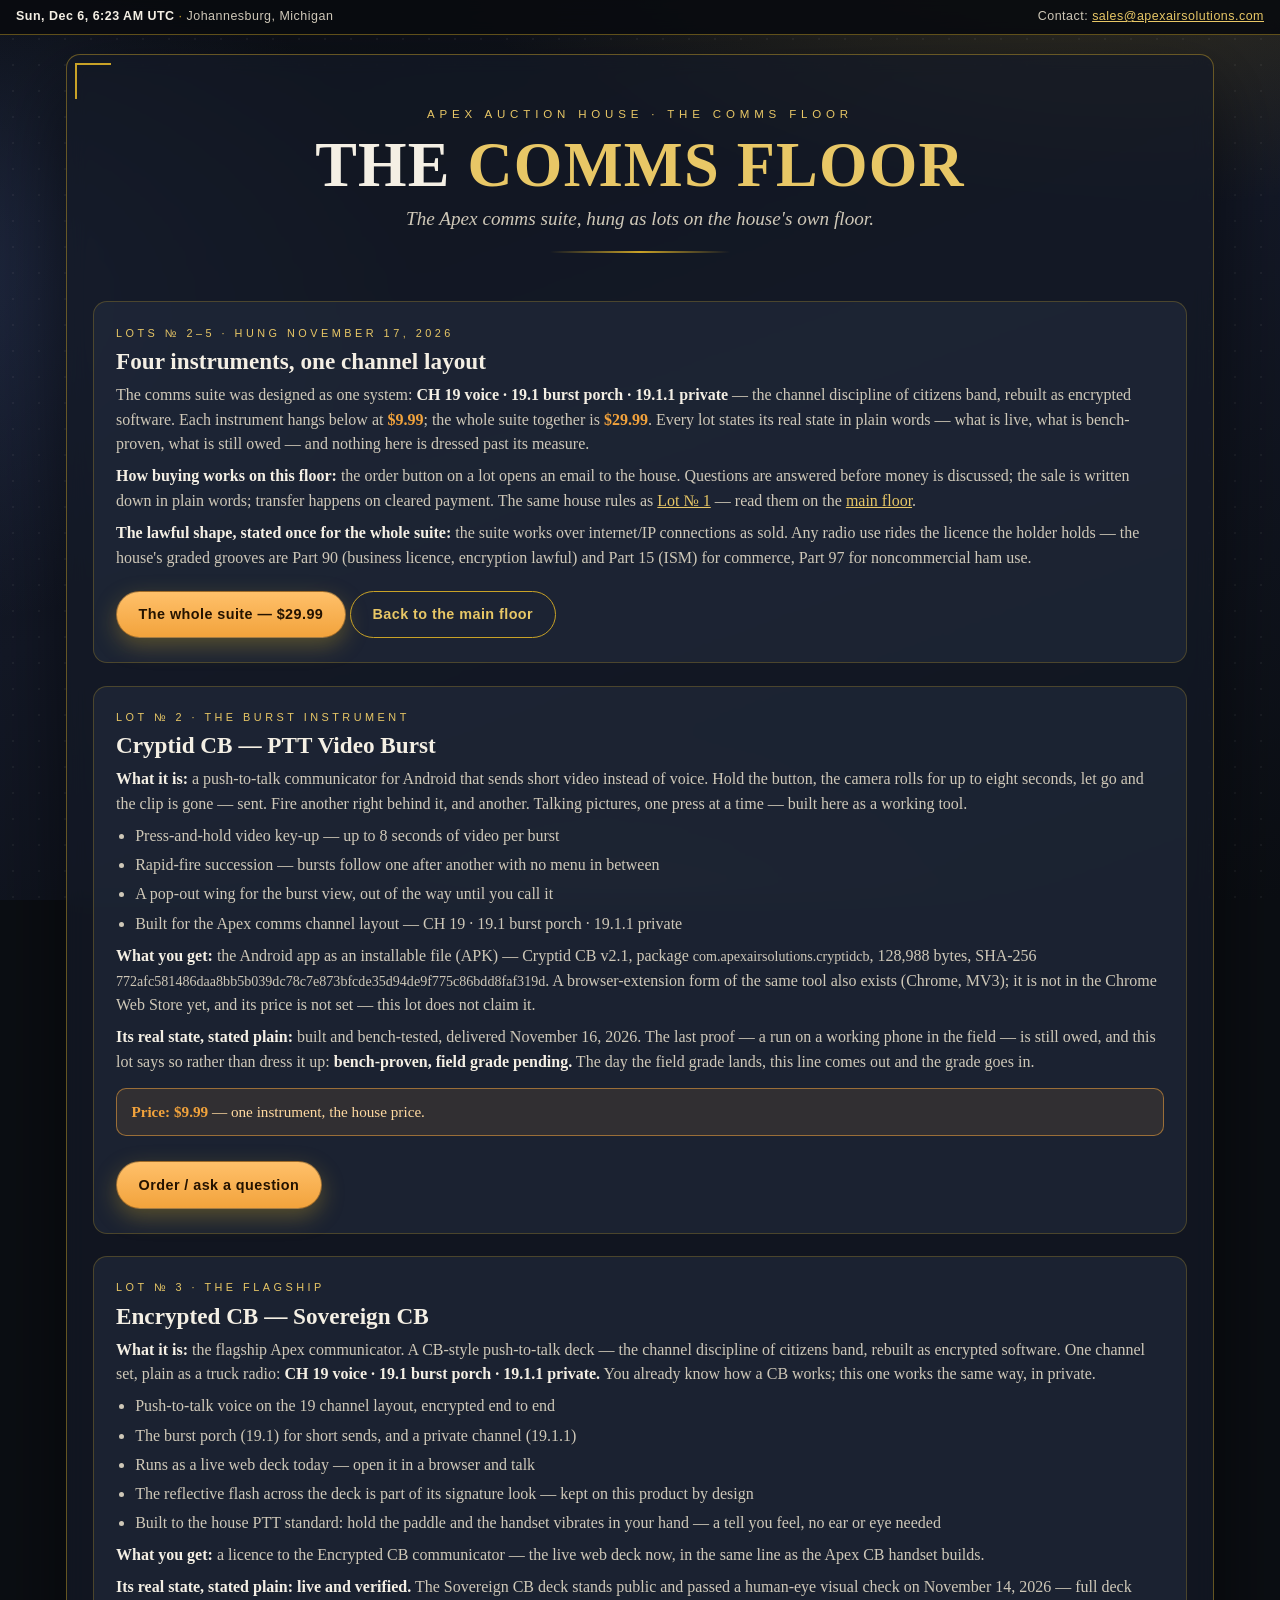
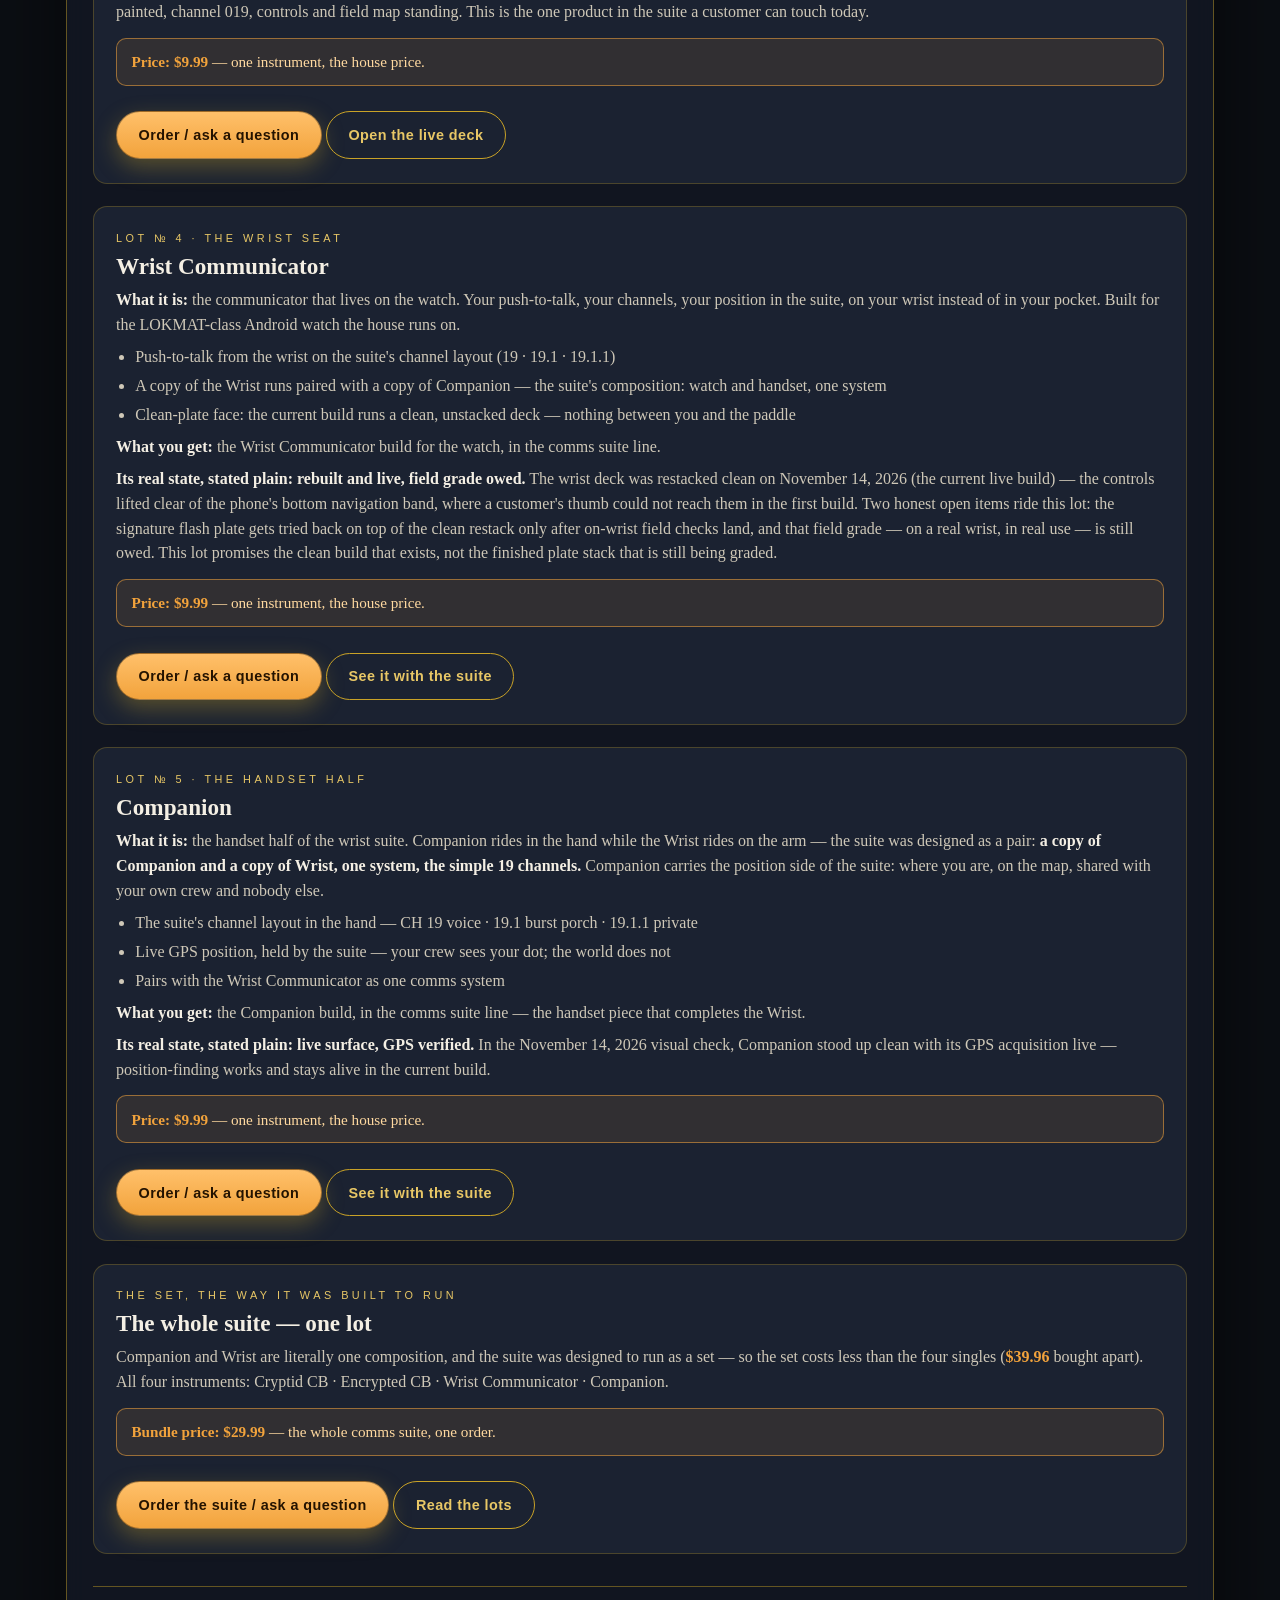
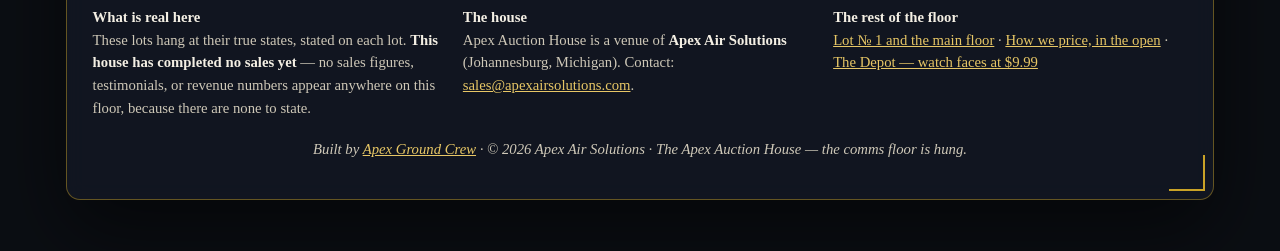
==== comms.html @ 1ab838fd "Hang the comms floor: Lots 2-5 (comms suite) + bundle - comms.html: the comms floor - Cryptid CB, En" ====
<!DOCTYPE html>
<html lang="en">
<head>
<meta charset="UTF-8">
<meta name="viewport" content="width=device-width, initial-scale=1.0">
<title>The Comms Floor — Apex Auction House | Apex Air Solutions</title>
<meta name="description" content="The comms floor of the Apex Auction House: the Apex comms suite on the lot board — Cryptid CB, Encrypted CB (Sovereign CB), Wrist Communicator and Companion. $9.99 each, the suite $29.99. Channel layout CH 19 · 19.1 · 19.1.1.">
<meta property="og:title" content="The Comms Floor — Apex Auction House">
<meta property="og:description" content="The Apex comms suite, sold on the house's own floor: four instruments at $9.99 each, the whole suite at $29.99. Every lot at its true state, stated plain.">
<meta property="og:type" content="website">
<link rel="canonical" href="https://apex74-create.github.io/apex-auction-house/comms.html">
<link rel="stylesheet" href="style.css">
<script type="application/ld+json">
{"@context":"https://schema.org","@type":"Organization","name":"Apex Air Solutions","url":"https://apex-airsolutions.com","brand":[{"@type":"Brand","name":"Apex Auction House"},{"@type":"Brand","name":"Apex Ground Crew"}]}
</script>
</head>
<body>
<div class="hero-ground"></div>

<div class="strip" role="note">
  <span><b id="clock">—</b> <span class="dot">·</span> Johannesburg, Michigan</span>
  <span>Contact: <a href="mailto:sales@apexairsolutions.com">sales@apexairsolutions.com</a></span>
</div>

<div class="sheet">
<div class="frame">

  <header class="masthead">
    <div class="over">Apex Auction House · the comms floor</div>
    <h1>THE <span class="gold">COMMS FLOOR</span></h1>
    <p class="tag">The Apex comms suite, hung as lots on the house's own floor.</p>
    <div class="rule"></div>
  </header>

  <!-- ============ THE FLOOR, STATED PLAIN ============ -->
  <section class="panel">
    <div class="kicker">Lots № 2–5 · hung November 17, 2026</div>
    <h2>Four instruments, one channel layout</h2>
    <p>The comms suite was designed as one system: <b>CH 19 voice · 19.1 burst porch ·
    19.1.1 private</b> — the channel discipline of citizens band, rebuilt as encrypted
    software. Each instrument hangs below at <span class="money">$9.99</span>; the whole
    suite together is <span class="money">$29.99</span>. Every lot states its real state
    in plain words — what is live, what is bench-proven, what is still owed — and nothing
    here is dressed past its measure.</p>
    <p><b>How buying works on this floor:</b> the order button on a lot opens an email to
    the house. Questions are answered before money is discussed; the sale is written down
    in plain words; transfer happens on cleared payment. The same house rules as
    <a href="index.html#current-drop">Lot № 1</a> — read them on the
    <a href="index.html">main floor</a>.</p>
    <p><b>The lawful shape, stated once for the whole suite:</b> the suite works over
    internet/IP connections as sold. Any radio use rides the licence the holder holds —
    the house's graded grooves are Part 90 (business licence, encryption lawful) and
    Part 15 (ISM) for commerce, Part 97 for noncommercial ham use.</p>
    <a class="btn amber" href="#bundle">The whole suite — $29.99</a>
    <a class="btn ghost" href="index.html">Back to the main floor</a>
  </section>

  <!-- ============ LOT 2 — CRYPTID CB ============ -->
  <section class="panel" id="lot-2">
    <div class="kicker">Lot № 2 · the burst instrument</div>
    <h2>Cryptid CB — PTT Video Burst</h2>
    <p><b>What it is:</b> a push-to-talk communicator for Android that sends short video
    instead of voice. Hold the button, the camera rolls for up to eight seconds, let go
    and the clip is gone — sent. Fire another right behind it, and another. Talking
    pictures, one press at a time — built here as a working tool.</p>
    <ul>
      <li>Press-and-hold video key-up — up to 8 seconds of video per burst</li>
      <li>Rapid-fire succession — bursts follow one after another with no menu in between</li>
      <li>A pop-out wing for the burst view, out of the way until you call it</li>
      <li>Built for the Apex comms channel layout — CH 19 · 19.1 burst porch · 19.1.1 private</li>
    </ul>
    <p><b>What you get:</b> the Android app as an installable file (APK) — Cryptid CB v2.1,
    package <span class="small">com.apexairsolutions.cryptidcb</span>, 128,988 bytes,
    SHA-256 <span class="small">772afc581486daa8bb5b039dc78c7e873bfcde35d94de9f775c86bdd8faf319d</span>.
    A browser-extension form of the same tool also exists (Chrome, MV3); it is not in the
    Chrome Web Store yet, and its price is not set — this lot does not claim it.</p>
    <p><b>Its real state, stated plain:</b> built and bench-tested, delivered November 16,
    2026. The last proof — a run on a working phone in the field — is still owed, and this
    lot says so rather than dress it up: <b>bench-proven, field grade pending.</b> The day
    the field grade lands, this line comes out and the grade goes in.</p>
    <div class="money-note"><b>Price: <span class="money">$9.99</span></b> — one instrument, the house price.</div>
    <a class="btn amber" href="mailto:sales@apexairsolutions.com?subject=Lot%20%E2%84%96%202%20%E2%80%94%20Cryptid%20CB%20%E2%80%94%20order%20%2F%20question">Order / ask a question</a>
  </section>

  <!-- ============ LOT 3 — ENCRYPTED CB ============ -->
  <section class="panel" id="lot-3">
    <div class="kicker">Lot № 3 · the flagship</div>
    <h2>Encrypted CB — Sovereign CB</h2>
    <p><b>What it is:</b> the flagship Apex communicator. A CB-style push-to-talk deck —
    the channel discipline of citizens band, rebuilt as encrypted software. One channel
    set, plain as a truck radio: <b>CH 19 voice · 19.1 burst porch · 19.1.1 private.</b>
    You already know how a CB works; this one works the same way, in private.</p>
    <ul>
      <li>Push-to-talk voice on the 19 channel layout, encrypted end to end</li>
      <li>The burst porch (19.1) for short sends, and a private channel (19.1.1)</li>
      <li>Runs as a live web deck today — open it in a browser and talk</li>
      <li>The reflective flash across the deck is part of its signature look — kept on this product by design</li>
      <li>Built to the house PTT standard: hold the paddle and the handset vibrates in your hand — a tell you feel, no ear or eye needed</li>
    </ul>
    <p><b>What you get:</b> a licence to the Encrypted CB communicator — the live web deck
    now, in the same line as the Apex CB handset builds.</p>
    <p><b>Its real state, stated plain:</b> <b>live and verified.</b> The Sovereign CB deck
    stands public and passed a human-eye visual check on November 14, 2026 — full deck
    painted, channel 019, controls and field map standing. This is the one product in the
    suite a customer can touch today.</p>
    <div class="money-note"><b>Price: <span class="money">$9.99</span></b> — one instrument, the house price.</div>
    <a class="btn amber" href="mailto:sales@apexairsolutions.com?subject=Lot%20%E2%84%96%203%20%E2%80%94%20Encrypted%20CB%20%E2%80%94%20order%20%2F%20question">Order / ask a question</a>
    <a class="btn ghost" href="https://encryptedcb.com/">Open the live deck</a>
  </section>

  <!-- ============ LOT 4 — WRIST COMMUNICATOR ============ -->
  <section class="panel" id="lot-4">
    <div class="kicker">Lot № 4 · the wrist seat</div>
    <h2>Wrist Communicator</h2>
    <p><b>What it is:</b> the communicator that lives on the watch. Your push-to-talk, your
    channels, your position in the suite, on your wrist instead of in your pocket. Built
    for the LOKMAT-class Android watch the house runs on.</p>
    <ul>
      <li>Push-to-talk from the wrist on the suite's channel layout (19 · 19.1 · 19.1.1)</li>
      <li>A copy of the Wrist runs paired with a copy of Companion — the suite's composition: watch and handset, one system</li>
      <li>Clean-plate face: the current build runs a clean, unstacked deck — nothing between you and the paddle</li>
    </ul>
    <p><b>What you get:</b> the Wrist Communicator build for the watch, in the comms suite line.</p>
    <p><b>Its real state, stated plain:</b> <b>rebuilt and live, field grade owed.</b> The
    wrist deck was restacked clean on November 14, 2026 (the current live build) — the
    controls lifted clear of the phone's bottom navigation band, where a customer's thumb
    could not reach them in the first build. Two honest open items ride this lot: the
    signature flash plate gets tried back on top of the clean restack only after on-wrist
    field checks land, and that field grade — on a real wrist, in real use — is still owed.
    This lot promises the clean build that exists, not the finished plate stack that is
    still being graded.</p>
    <div class="money-note"><b>Price: <span class="money">$9.99</span></b> — one instrument, the house price.</div>
    <a class="btn amber" href="mailto:sales@apexairsolutions.com?subject=Lot%20%E2%84%96%204%20%E2%80%94%20Wrist%20Communicator%20%E2%80%94%20order%20%2F%20question">Order / ask a question</a>
    <a class="btn ghost" href="https://encryptedcb.com/">See it with the suite</a>
  </section>

  <!-- ============ LOT 5 — COMPANION ============ -->
  <section class="panel" id="lot-5">
    <div class="kicker">Lot № 5 · the handset half</div>
    <h2>Companion</h2>
    <p><b>What it is:</b> the handset half of the wrist suite. Companion rides in the hand
    while the Wrist rides on the arm — the suite was designed as a pair: <b>a copy of
    Companion and a copy of Wrist, one system, the simple 19 channels.</b> Companion
    carries the position side of the suite: where you are, on the map, shared with your
    own crew and nobody else.</p>
    <ul>
      <li>The suite's channel layout in the hand — CH 19 voice · 19.1 burst porch · 19.1.1 private</li>
      <li>Live GPS position, held by the suite — your crew sees your dot; the world does not</li>
      <li>Pairs with the Wrist Communicator as one comms system</li>
    </ul>
    <p><b>What you get:</b> the Companion build, in the comms suite line — the handset piece
    that completes the Wrist.</p>
    <p><b>Its real state, stated plain:</b> <b>live surface, GPS verified.</b> In the
    November 14, 2026 visual check, Companion stood up clean with its GPS acquisition
    live — position-finding works and stays alive in the current build.</p>
    <div class="money-note"><b>Price: <span class="money">$9.99</span></b> — one instrument, the house price.</div>
    <a class="btn amber" href="mailto:sales@apexairsolutions.com?subject=Lot%20%E2%84%96%205%20%E2%80%94%20Companion%20%E2%80%94%20order%20%2F%20question">Order / ask a question</a>
    <a class="btn ghost" href="https://encryptedcb.com/">See it with the suite</a>
  </section>

  <!-- ============ THE BUNDLE ============ -->
  <section class="panel" id="bundle">
    <div class="kicker">The set, the way it was built to run</div>
    <h2>The whole suite — one lot</h2>
    <p>Companion and Wrist are literally one composition, and the suite was designed to
    run as a set — so the set costs less than the four singles
    (<span class="money">$39.96</span> bought apart). All four instruments:
    Cryptid CB · Encrypted CB · Wrist Communicator · Companion.</p>
    <div class="money-note"><b>Bundle price: <span class="money">$29.99</span></b> — the whole comms suite, one order.</div>
    <a class="btn amber" href="mailto:sales@apexairsolutions.com?subject=The%20Comms%20Suite%20%E2%80%94%20bundle%20order%20%2F%20question">Order the suite / ask a question</a>
    <a class="btn ghost" href="#lot-2">Read the lots</a>
  </section>

  <!-- ============ FOOTER ============ -->
  <footer>
    <div class="cols">
      <div>
        <b>What is real here</b>
        <p>These lots hang at their true states, stated on each lot. <b>This house has
        completed no sales yet</b> — no sales figures, testimonials, or revenue numbers
        appear anywhere on this floor, because there are none to state.</p>
      </div>
      <div>
        <b>The house</b>
        <p>Apex Auction House is a venue of <b>Apex Air Solutions</b> (Johannesburg,
        Michigan). Contact:
        <a href="mailto:sales@apexairsolutions.com">sales@apexairsolutions.com</a>.</p>
      </div>
      <div>
        <b>The rest of the floor</b>
        <p><a href="index.html">Lot № 1 and the main floor</a> ·
        <a href="rubric.html">How we price, in the open</a> ·
        <a href="https://tinyradr.com/depot">The Depot — watch faces at $9.99</a></p>
      </div>
    </div>
    <p class="credit">Built by <a href="https://apexgroundcrew.com/">Apex Ground Crew</a> · © 2026 Apex Air Solutions · The Apex Auction House — the comms floor is hung.</p>
  </footer>

</div>
</div>

<script src="site.js"></script>
</body>
</html>
---- style.css ----
/* APEX AUCTION HOUSE — flavor map surface.
   Glass House style: hero ground, framed glass sheet, sliding glass panels,
   tile-grid lot board, detail work around the frame.
   Livery: deep ink, ivory, auction gold. Money wears AMBER (the Amber Law).
   Red is never used on money — or anywhere on this floor. */

:root{
  --ink:#0b0e13;
  --ink2:#12161f;
  --ivory:#f4efe4;
  --ivory-dim:#cfc8b8;
  --gold:#c9a227;
  --gold-bright:#e8c766;
  --amber:#f2a33c;          /* money color — calm, by law */
  --amber-soft:#ffd9a0;
  --glass:rgba(20,26,38,.72);
  --glass-light:rgba(38,46,64,.55);
  --line:rgba(201,162,39,.45);
  --ok:#7fc97f;
  --radius:14px;
}

*{box-sizing:border-box;margin:0;padding:0}
html{scroll-behavior:smooth}
body{
  background:var(--ink);
  color:var(--ivory);
  font-family:Georgia,'Times New Roman',serif;
  line-height:1.55;
  -webkit-text-size-adjust:100%;
}
a{color:var(--gold-bright)}
img{max-width:100%}

/* ---------- hero ground ---------- */
.hero-ground{
  position:fixed;inset:0;z-index:-2;
  background:
    radial-gradient(1100px 500px at 85% -10%, rgba(201,162,39,.22), transparent 60%),
    radial-gradient(900px 600px at -10% 30%, rgba(64,84,140,.35), transparent 60%),
    radial-gradient(700px 500px at 50% 115%, rgba(201,162,39,.12), transparent 60%),
    linear-gradient(160deg,#0b0e13 0%,#131826 48%,#0b0e13 100%);
}
.hero-ground::after{
  content:"";position:absolute;inset:0;
  background-image:radial-gradient(rgba(244,239,228,.055) 1px, transparent 1px);
  background-size:26px 26px;
}

/* ---------- weather strip ---------- */
.strip{
  position:sticky;top:0;z-index:50;
  display:flex;gap:1rem;align-items:center;justify-content:space-between;
  padding:.45rem 1rem;
  background:rgba(9,11,16,.92);
  border-bottom:1px solid var(--line);
  font-family:Verdana,Geneva,sans-serif;font-size:.78rem;letter-spacing:.04em;
  color:var(--ivory-dim);
  backdrop-filter:blur(8px);
}
.strip b{color:var(--ivory);font-weight:600}
.strip .dot{color:var(--gold)}

/* ---------- framed sheet ---------- */
.sheet{
  max-width:1180px;margin:1.2rem auto 0;padding:0 1rem 3.2rem;
}
.frame{
  position:relative;
  background:var(--glass);
  border:1px solid var(--line);
  border-radius:var(--radius);
  padding:2rem 1.6rem 2.4rem;
  backdrop-filter:blur(10px);
  box-shadow:0 30px 80px rgba(0,0,0,.55);
}
.frame::before,.frame::after{
  content:"";position:absolute;width:34px;height:34px;pointer-events:none;
}
.frame::before{top:8px;left:8px;border-top:2px solid var(--gold);border-left:2px solid var(--gold)}
.frame::after{bottom:8px;right:8px;border-bottom:2px solid var(--gold);border-right:2px solid var(--gold)}

/* ---------- masthead ---------- */
.masthead{text-align:center;padding:1.2rem .5rem 1.6rem}
.masthead .over{
  font-family:Verdana,Geneva,sans-serif;font-size:.72rem;letter-spacing:.42em;
  text-transform:uppercase;color:var(--gold-bright);
}
.masthead h1{
  font-size:clamp(2.1rem,6.2vw,3.9rem);line-height:1.05;font-weight:700;
  letter-spacing:.02em;margin:.5rem 0 .4rem;
}
.masthead h1 .gold{color:var(--gold-bright)}
.masthead .tag{
  font-style:italic;color:var(--ivory-dim);font-size:clamp(1rem,2.4vw,1.2rem);
}
.masthead .rule{
  width:180px;height:2px;margin:1.1rem auto 0;
  background:linear-gradient(90deg,transparent,var(--gold),transparent);
}

/* ---------- panels ---------- */
.panel{
  background:var(--glass-light);
  border:1px solid rgba(201,162,39,.28);
  border-radius:var(--radius);
  padding:1.4rem 1.4rem 1.5rem;
  margin-top:1.4rem;
}
.panel h2{
  font-size:1.45rem;line-height:1.2;margin-bottom:.35rem;font-weight:700;
}
.panel h3{font-size:1.08rem;margin:.9rem 0 .3rem}
.panel p{color:var(--ivory-dim);margin:.45rem 0}
.panel p b,.panel li b{color:var(--ivory)}
.panel ul{margin:.4rem 0 .4rem 1.2rem;color:var(--ivory-dim)}
.panel li{margin:.28rem 0}
.kicker{
  font-family:Verdana,Geneva,sans-serif;font-size:.68rem;letter-spacing:.32em;
  text-transform:uppercase;color:var(--gold-bright);margin-bottom:.4rem;
}

/* sliding glass rail */
.rail{
  display:flex;gap:1rem;overflow-x:auto;padding:.4rem .1rem 1rem;
  scroll-snap-type:x mandatory;-webkit-overflow-scrolling:touch;
}
.rail .panel{flex:0 0 min(430px,88%);scroll-snap-align:start;margin-top:.6rem}

/* ---------- money (AMBER LAW) ---------- */
.money{
  color:var(--amber);font-weight:700;
}
.money-note{
  border:1px solid rgba(242,163,60,.55);
  background:rgba(242,163,60,.10);
  border-radius:10px;padding:.7rem .9rem;margin:.8rem 0;
  color:var(--amber-soft);font-size:.95rem;
}
.money-note b{color:var(--amber)}

/* ---------- buttons ---------- */
.btn{
  display:inline-block;margin-top:.8rem;
  padding:.72rem 1.35rem;border-radius:999px;
  background:linear-gradient(180deg,var(--gold-bright),var(--gold));
  color:#181205;font-family:Verdana,Geneva,sans-serif;font-weight:700;
  font-size:.9rem;letter-spacing:.03em;text-decoration:none;
  border:1px solid rgba(0,0,0,.35);
  box-shadow:0 8px 22px rgba(201,162,39,.35);
}
.btn.ghost{
  background:transparent;color:var(--gold-bright);
  border:1px solid var(--gold);box-shadow:none;
}
.btn.amber{
  background:linear-gradient(180deg,#ffc06a,var(--amber));color:#241300;
}

/* ---------- lot board ---------- */
.board{
  display:grid;gap:1rem;margin-top:1rem;
  grid-template-columns:repeat(auto-fill,minmax(240px,1fr));
}
.lot{
  border:1px solid rgba(201,162,39,.30);border-radius:12px;
  background:rgba(13,17,25,.66);padding:1.1rem 1.1rem 1.2rem;
  display:flex;flex-direction:column;gap:.35rem;min-height:210px;
}
.lot .lotno{
  font-family:Verdana,Geneva,sans-serif;font-size:.66rem;letter-spacing:.3em;
  text-transform:uppercase;color:var(--gold-bright);
}
.lot h3{font-size:1.12rem;line-height:1.25}
.lot p{color:var(--ivory-dim);font-size:.93rem}
.lot .grow{flex:1}
.lot.empty{border-style:dashed;align-items:flex-start;justify-content:center}
.lot.empty h3{color:var(--ivory-dim)}
.badge{
  display:inline-block;padding:.14rem .55rem;border-radius:999px;
  font-family:Verdana,Geneva,sans-serif;font-size:.66rem;letter-spacing:.12em;
  text-transform:uppercase;border:1px solid var(--gold);color:var(--gold-bright);
  width:max-content;
}
.badge.live{border-color:var(--ok);color:var(--ok)}

/* ---------- gates hall ---------- */
.gates{
  display:grid;gap:1rem;margin-top:1rem;
  grid-template-columns:repeat(auto-fill,minmax(230px,1fr));
}
.gate{
  border:1px solid rgba(201,162,39,.30);border-radius:12px;
  background:rgba(13,17,25,.66);padding:1rem 1.1rem 1.1rem;
  text-decoration:none;display:block;
}
.gate:hover{border-color:var(--gold-bright)}
.gate .gname{color:var(--ivory);font-size:1.05rem;font-weight:700}
.gate .gline{color:var(--ivory-dim);font-size:.9rem;margin-top:.25rem}
.gate .ggo{color:var(--gold-bright);font-family:Verdana,Geneva,sans-serif;
  font-size:.72rem;letter-spacing:.18em;text-transform:uppercase;margin-top:.55rem}

/* ---------- footer ---------- */
footer{
  margin-top:2rem;border-top:1px solid var(--line);padding-top:1.2rem;
  color:var(--ivory-dim);font-size:.92rem;
}
footer .cols{display:grid;gap:1rem;grid-template-columns:repeat(auto-fit,minmax(230px,1fr))}
footer b{color:var(--ivory)}
.credit{
  margin-top:1.1rem;text-align:center;font-style:italic;color:var(--ivory-dim);
}
.credit a{color:var(--gold-bright)}

/* ---------- rubric page ---------- */
table.factors{width:100%;border-collapse:collapse;margin:.8rem 0}
table.factors th,table.factors td{
  border:1px solid rgba(201,162,39,.28);padding:.55rem .7rem;text-align:left;
  vertical-align:top;font-size:.95rem;
}
table.factors th{color:var(--ivory);background:rgba(13,17,25,.7)}
table.factors td{color:var(--ivory-dim)}
table.factors td b{color:var(--ivory)}

.small{font-size:.88rem}
.center{text-align:center}

/* bottom no-fly zone: nothing actionable sits in the last band;
   the sheet carries deep bottom padding and the footer is text only. */
@media (max-width:640px){
  .frame{padding:1.3rem .95rem 2rem}
  .panel{padding:1.1rem 1rem 1.2rem}
  .strip{font-size:.7rem;gap:.5rem}
}
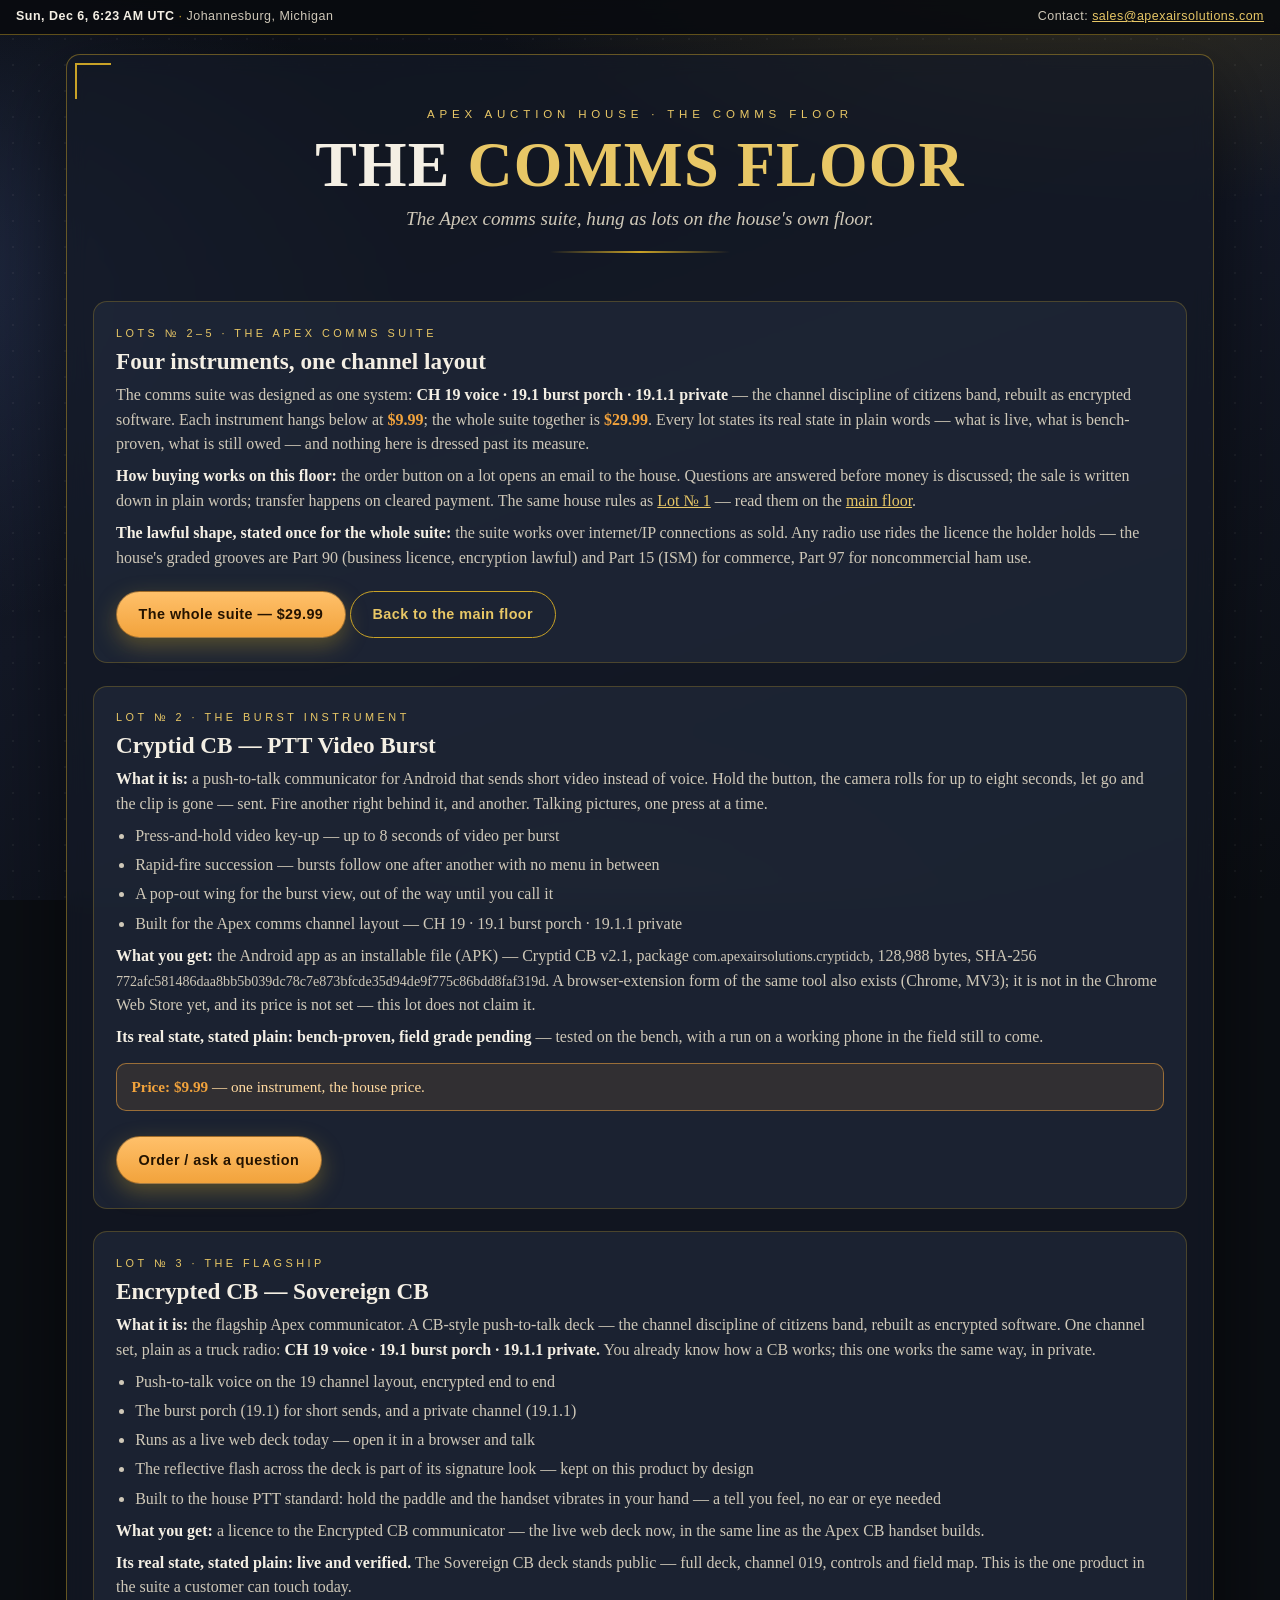
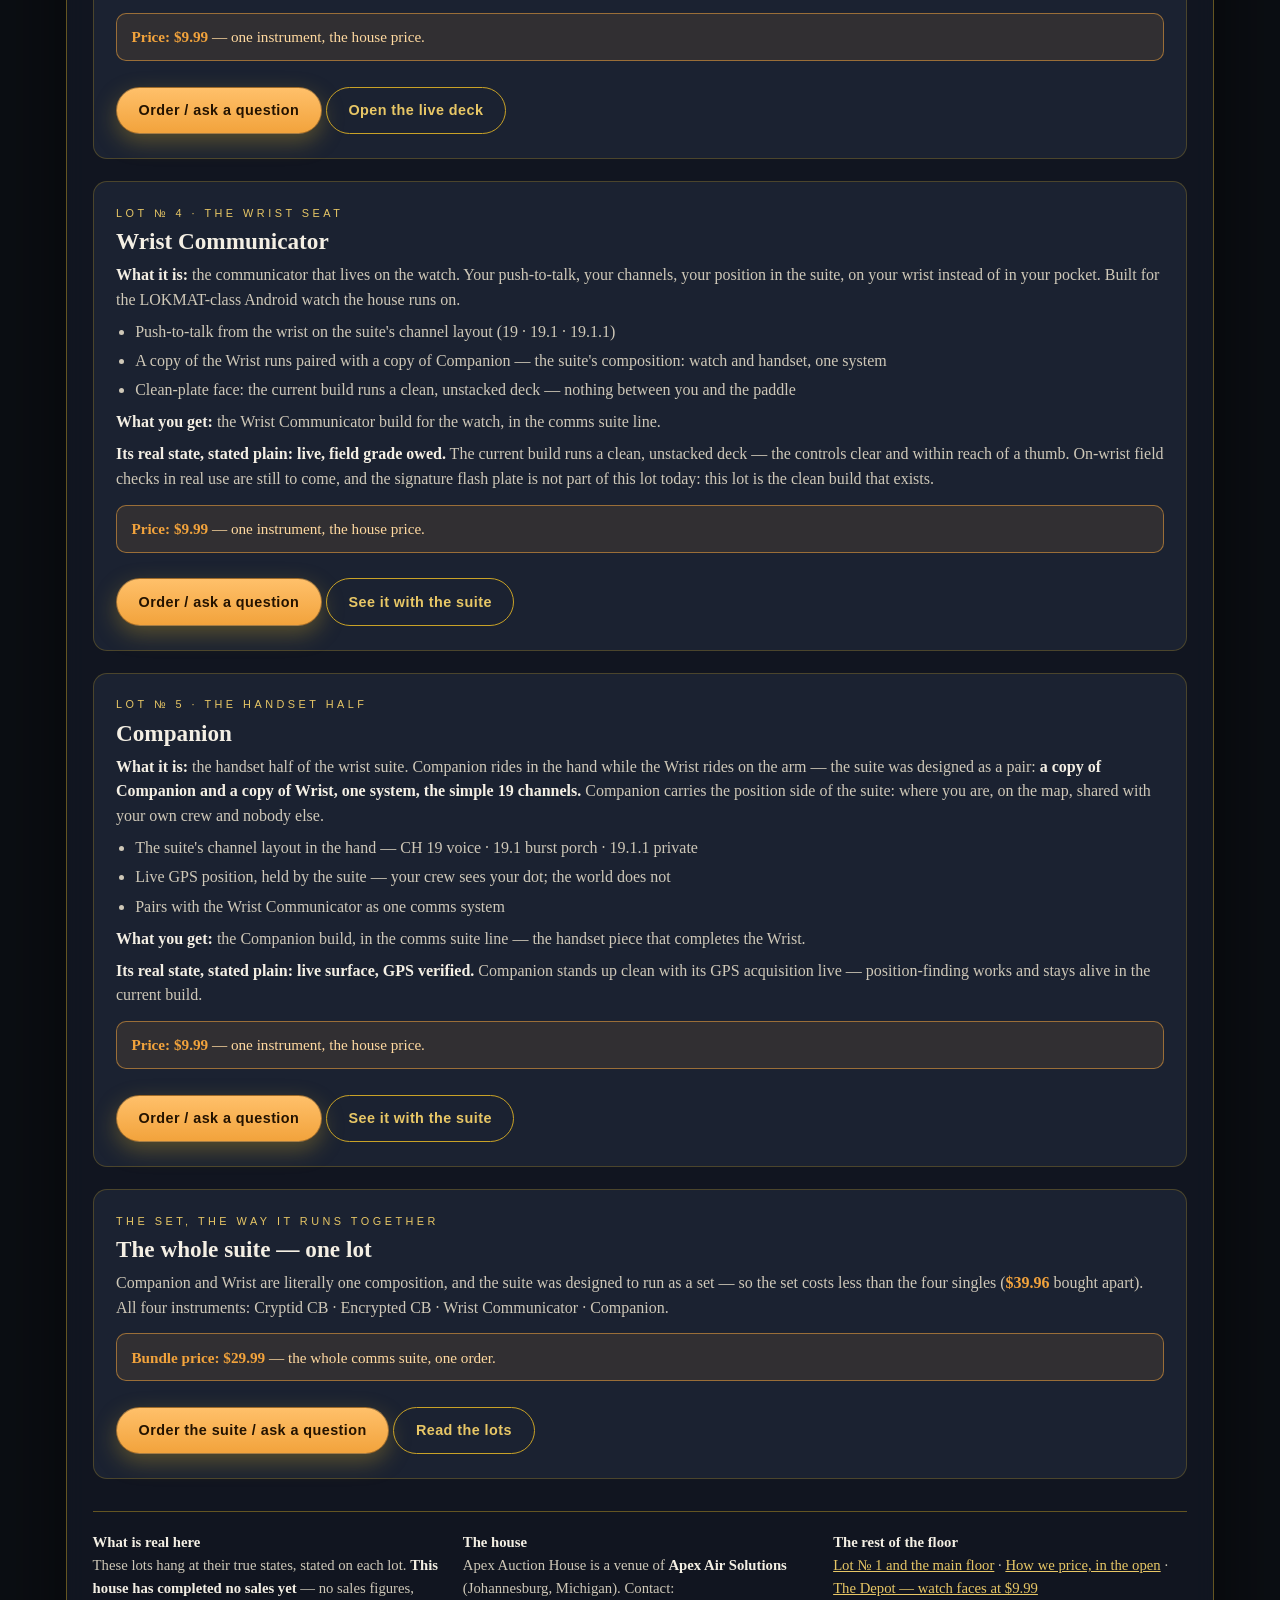
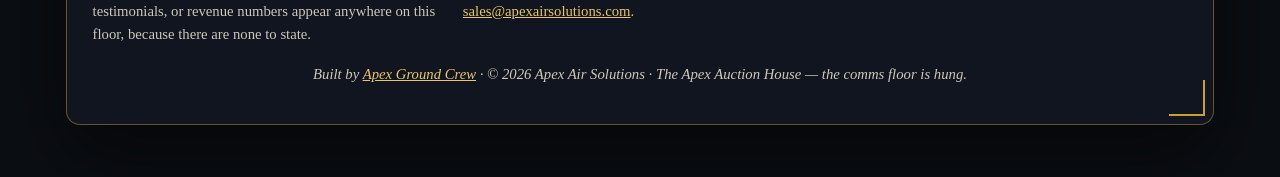
==== commit 956ec9de: "Writers Guild Pass 1: Guard status, classifieds tariff, comms-lot copy - E-1: Apex Browser Guard is " ====
--- a/comms.html
+++ b/comms.html
@@ -34,7 +34,7 @@
 
   <!-- ============ THE FLOOR, STATED PLAIN ============ -->
   <section class="panel">
-    <div class="kicker">Lots № 2–5 · hung November 17, 2026</div>
+    <div class="kicker">Lots № 2–5 · the Apex comms suite</div>
     <h2>Four instruments, one channel layout</h2>
     <p>The comms suite was designed as one system: <b>CH 19 voice · 19.1 burst porch ·
     19.1.1 private</b> — the channel discipline of citizens band, rebuilt as encrypted
@@ -62,7 +62,7 @@
     <p><b>What it is:</b> a push-to-talk communicator for Android that sends short video
     instead of voice. Hold the button, the camera rolls for up to eight seconds, let go
     and the clip is gone — sent. Fire another right behind it, and another. Talking
-    pictures, one press at a time — built here as a working tool.</p>
+    pictures, one press at a time.</p>
     <ul>
       <li>Press-and-hold video key-up — up to 8 seconds of video per burst</li>
       <li>Rapid-fire succession — bursts follow one after another with no menu in between</li>
@@ -74,10 +74,8 @@
     SHA-256 <span class="small">772afc581486daa8bb5b039dc78c7e873bfcde35d94de9f775c86bdd8faf319d</span>.
     A browser-extension form of the same tool also exists (Chrome, MV3); it is not in the
     Chrome Web Store yet, and its price is not set — this lot does not claim it.</p>
-    <p><b>Its real state, stated plain:</b> built and bench-tested, delivered November 16,
-    2026. The last proof — a run on a working phone in the field — is still owed, and this
-    lot says so rather than dress it up: <b>bench-proven, field grade pending.</b> The day
-    the field grade lands, this line comes out and the grade goes in.</p>
+    <p><b>Its real state, stated plain:</b> <b>bench-proven, field grade pending</b> —
+    tested on the bench, with a run on a working phone in the field still to come.</p>
     <div class="money-note"><b>Price: <span class="money">$9.99</span></b> — one instrument, the house price.</div>
     <a class="btn amber" href="mailto:sales@apexairsolutions.com?subject=Lot%20%E2%84%96%202%20%E2%80%94%20Cryptid%20CB%20%E2%80%94%20order%20%2F%20question">Order / ask a question</a>
   </section>
@@ -100,9 +98,8 @@
     <p><b>What you get:</b> a licence to the Encrypted CB communicator — the live web deck
     now, in the same line as the Apex CB handset builds.</p>
     <p><b>Its real state, stated plain:</b> <b>live and verified.</b> The Sovereign CB deck
-    stands public and passed a human-eye visual check on November 14, 2026 — full deck
-    painted, channel 019, controls and field map standing. This is the one product in the
-    suite a customer can touch today.</p>
+    stands public — full deck, channel 019, controls and field map. This is the one product
+    in the suite a customer can touch today.</p>
     <div class="money-note"><b>Price: <span class="money">$9.99</span></b> — one instrument, the house price.</div>
     <a class="btn amber" href="mailto:sales@apexairsolutions.com?subject=Lot%20%E2%84%96%203%20%E2%80%94%20Encrypted%20CB%20%E2%80%94%20order%20%2F%20question">Order / ask a question</a>
     <a class="btn ghost" href="https://encryptedcb.com/">Open the live deck</a>
@@ -121,14 +118,10 @@
       <li>Clean-plate face: the current build runs a clean, unstacked deck — nothing between you and the paddle</li>
     </ul>
     <p><b>What you get:</b> the Wrist Communicator build for the watch, in the comms suite line.</p>
-    <p><b>Its real state, stated plain:</b> <b>rebuilt and live, field grade owed.</b> The
-    wrist deck was restacked clean on November 14, 2026 (the current live build) — the
-    controls lifted clear of the phone's bottom navigation band, where a customer's thumb
-    could not reach them in the first build. Two honest open items ride this lot: the
-    signature flash plate gets tried back on top of the clean restack only after on-wrist
-    field checks land, and that field grade — on a real wrist, in real use — is still owed.
-    This lot promises the clean build that exists, not the finished plate stack that is
-    still being graded.</p>
+    <p><b>Its real state, stated plain:</b> <b>live, field grade owed.</b> The current
+    build runs a clean, unstacked deck — the controls clear and within reach of a thumb.
+    On-wrist field checks in real use are still to come, and the signature flash plate is
+    not part of this lot today: this lot is the clean build that exists.</p>
     <div class="money-note"><b>Price: <span class="money">$9.99</span></b> — one instrument, the house price.</div>
     <a class="btn amber" href="mailto:sales@apexairsolutions.com?subject=Lot%20%E2%84%96%204%20%E2%80%94%20Wrist%20Communicator%20%E2%80%94%20order%20%2F%20question">Order / ask a question</a>
     <a class="btn ghost" href="https://encryptedcb.com/">See it with the suite</a>
@@ -150,9 +143,9 @@
     </ul>
     <p><b>What you get:</b> the Companion build, in the comms suite line — the handset piece
     that completes the Wrist.</p>
-    <p><b>Its real state, stated plain:</b> <b>live surface, GPS verified.</b> In the
-    November 14, 2026 visual check, Companion stood up clean with its GPS acquisition
-    live — position-finding works and stays alive in the current build.</p>
+    <p><b>Its real state, stated plain:</b> <b>live surface, GPS verified.</b> Companion
+    stands up clean with its GPS acquisition live — position-finding works and stays alive
+    in the current build.</p>
     <div class="money-note"><b>Price: <span class="money">$9.99</span></b> — one instrument, the house price.</div>
     <a class="btn amber" href="mailto:sales@apexairsolutions.com?subject=Lot%20%E2%84%96%205%20%E2%80%94%20Companion%20%E2%80%94%20order%20%2F%20question">Order / ask a question</a>
     <a class="btn ghost" href="https://encryptedcb.com/">See it with the suite</a>
@@ -160,7 +153,7 @@
 
   <!-- ============ THE BUNDLE ============ -->
   <section class="panel" id="bundle">
-    <div class="kicker">The set, the way it was built to run</div>
+    <div class="kicker">The set, the way it runs together</div>
     <h2>The whole suite — one lot</h2>
     <p>Companion and Wrist are literally one composition, and the suite was designed to
     run as a set — so the set costs less than the four singles
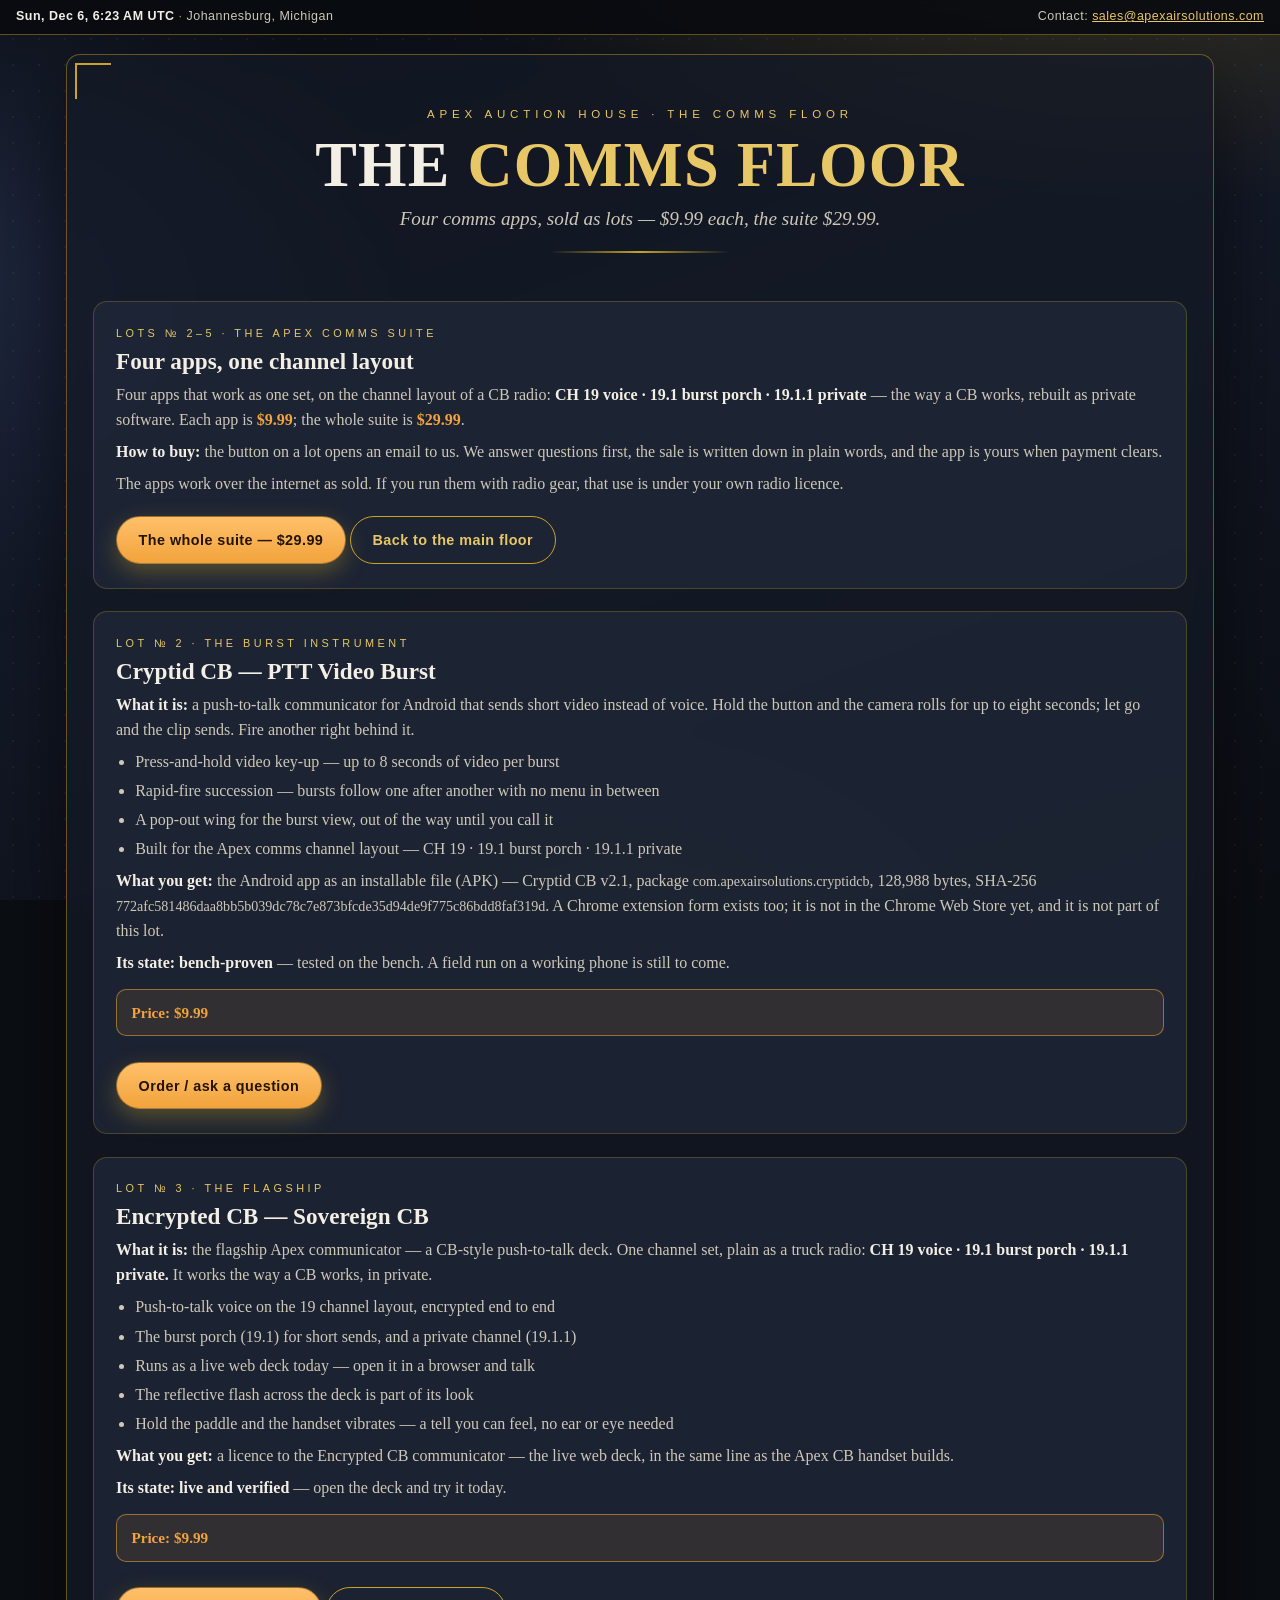
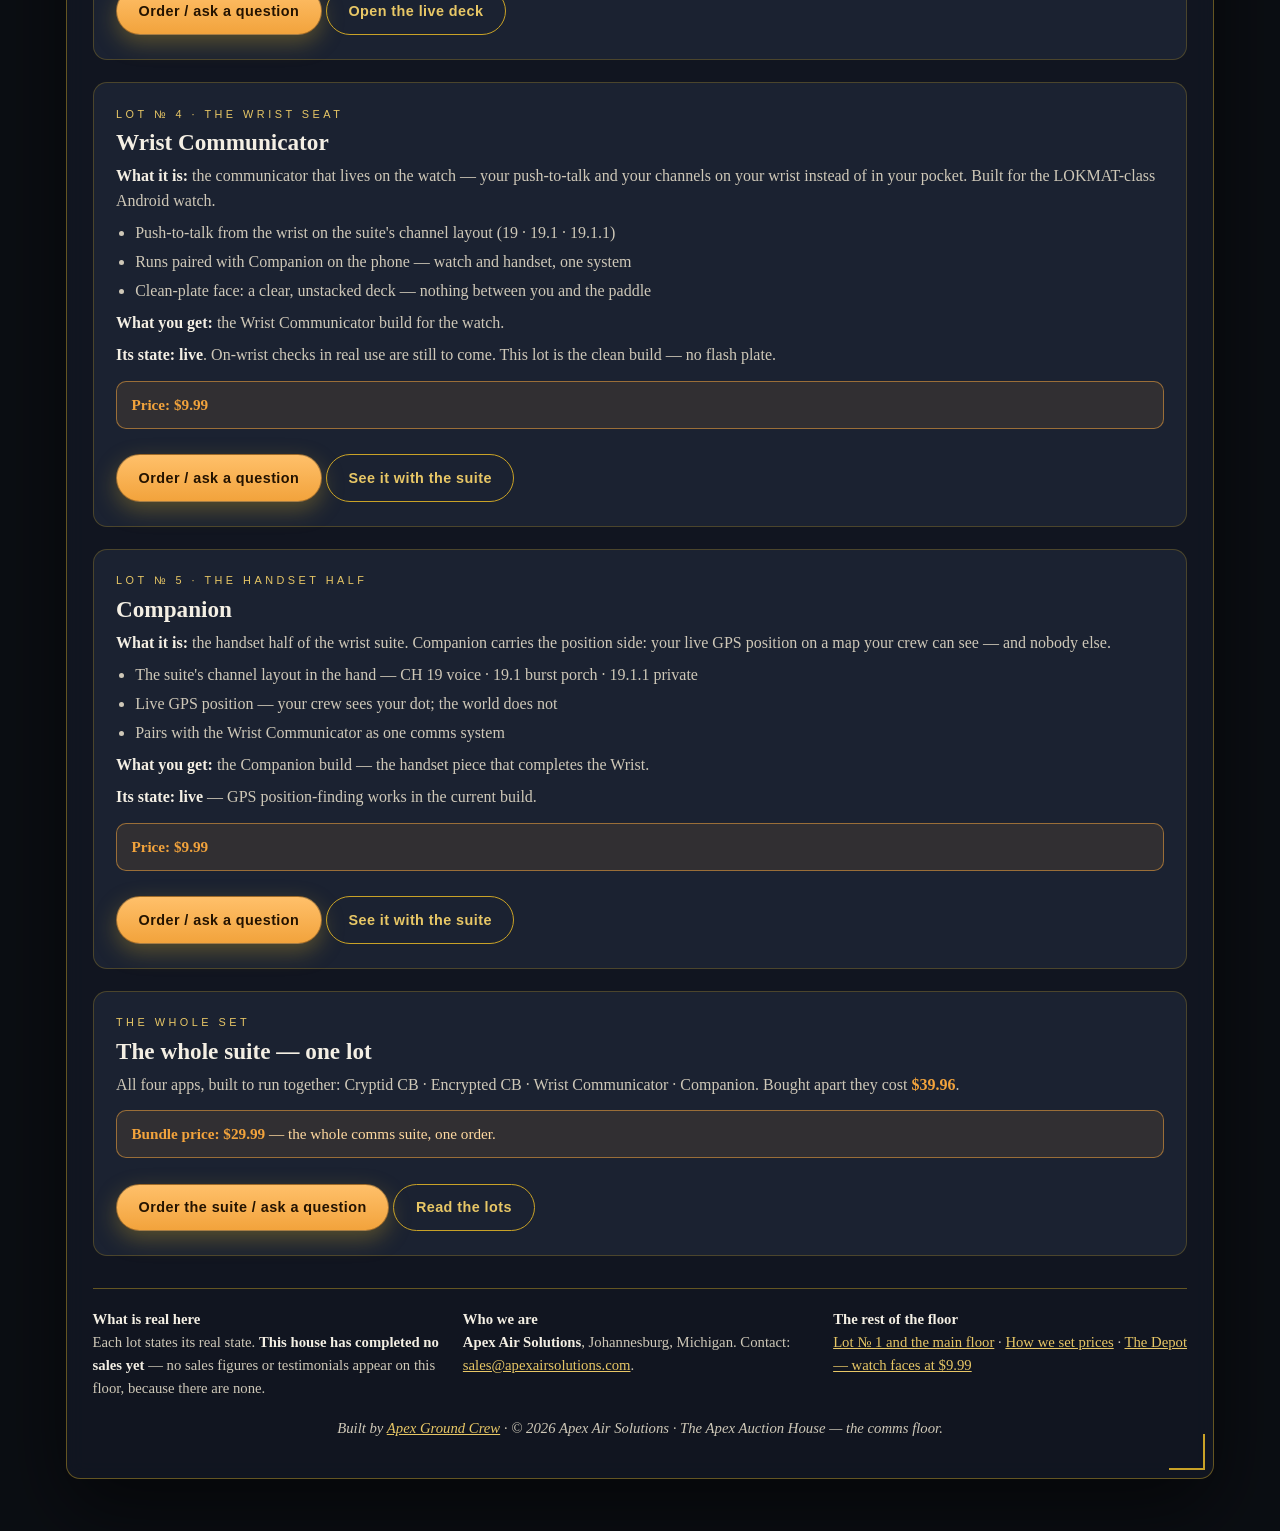
==== commit ddc3d2b7: "Wording pass: comms floor in plain words — what each app is, its state, its price" ====
--- a/comms.html
+++ b/comms.html
@@ -4,9 +4,9 @@
 <meta charset="UTF-8">
 <meta name="viewport" content="width=device-width, initial-scale=1.0">
 <title>The Comms Floor — Apex Auction House | Apex Air Solutions</title>
-<meta name="description" content="The comms floor of the Apex Auction House: the Apex comms suite on the lot board — Cryptid CB, Encrypted CB (Sovereign CB), Wrist Communicator and Companion. $9.99 each, the suite $29.99. Channel layout CH 19 · 19.1 · 19.1.1.">
+<meta name="description" content="The comms floor of the Apex Auction House: Cryptid CB, Encrypted CB (Sovereign CB), Wrist Communicator and Companion. $9.99 each, the suite $29.99. Channel layout CH 19 · 19.1 · 19.1.1.">
 <meta property="og:title" content="The Comms Floor — Apex Auction House">
-<meta property="og:description" content="The Apex comms suite, sold on the house's own floor: four instruments at $9.99 each, the whole suite at $29.99. Every lot at its true state, stated plain.">
+<meta property="og:description" content="The Apex comms suite: four apps at $9.99 each, the whole suite at $29.99.">
 <meta property="og:type" content="website">
 <link rel="canonical" href="https://apex74-create.github.io/apex-auction-house/comms.html">
 <link rel="stylesheet" href="style.css">
@@ -28,29 +28,22 @@
   <header class="masthead">
     <div class="over">Apex Auction House · the comms floor</div>
     <h1>THE <span class="gold">COMMS FLOOR</span></h1>
-    <p class="tag">The Apex comms suite, hung as lots on the house's own floor.</p>
+    <p class="tag">Four comms apps, sold as lots — $9.99 each, the suite $29.99.</p>
     <div class="rule"></div>
   </header>
 
   <!-- ============ THE FLOOR, STATED PLAIN ============ -->
   <section class="panel">
     <div class="kicker">Lots № 2–5 · the Apex comms suite</div>
-    <h2>Four instruments, one channel layout</h2>
-    <p>The comms suite was designed as one system: <b>CH 19 voice · 19.1 burst porch ·
-    19.1.1 private</b> — the channel discipline of citizens band, rebuilt as encrypted
-    software. Each instrument hangs below at <span class="money">$9.99</span>; the whole
-    suite together is <span class="money">$29.99</span>. Every lot states its real state
-    in plain words — what is live, what is bench-proven, what is still owed — and nothing
-    here is dressed past its measure.</p>
-    <p><b>How buying works on this floor:</b> the order button on a lot opens an email to
-    the house. Questions are answered before money is discussed; the sale is written down
-    in plain words; transfer happens on cleared payment. The same house rules as
-    <a href="index.html#current-drop">Lot № 1</a> — read them on the
-    <a href="index.html">main floor</a>.</p>
-    <p><b>The lawful shape, stated once for the whole suite:</b> the suite works over
-    internet/IP connections as sold. Any radio use rides the licence the holder holds —
-    the house's graded grooves are Part 90 (business licence, encryption lawful) and
-    Part 15 (ISM) for commerce, Part 97 for noncommercial ham use.</p>
+    <h2>Four apps, one channel layout</h2>
+    <p>Four apps that work as one set, on the channel layout of a CB radio:
+    <b>CH 19 voice · 19.1 burst porch · 19.1.1 private</b> — the way a CB works, rebuilt as
+    private software. Each app is <span class="money">$9.99</span>; the whole suite is
+    <span class="money">$29.99</span>.</p>
+    <p><b>How to buy:</b> the button on a lot opens an email to us. We answer questions first,
+    the sale is written down in plain words, and the app is yours when payment clears.</p>
+    <p>The apps work over the internet as sold. If you run them with radio gear, that use is
+    under your own radio licence.</p>
     <a class="btn amber" href="#bundle">The whole suite — $29.99</a>
     <a class="btn ghost" href="index.html">Back to the main floor</a>
   </section>
@@ -60,9 +53,8 @@
     <div class="kicker">Lot № 2 · the burst instrument</div>
     <h2>Cryptid CB — PTT Video Burst</h2>
     <p><b>What it is:</b> a push-to-talk communicator for Android that sends short video
-    instead of voice. Hold the button, the camera rolls for up to eight seconds, let go
-    and the clip is gone — sent. Fire another right behind it, and another. Talking
-    pictures, one press at a time.</p>
+    instead of voice. Hold the button and the camera rolls for up to eight seconds; let go
+    and the clip sends. Fire another right behind it.</p>
     <ul>
       <li>Press-and-hold video key-up — up to 8 seconds of video per burst</li>
       <li>Rapid-fire succession — bursts follow one after another with no menu in between</li>
@@ -72,11 +64,11 @@
     <p><b>What you get:</b> the Android app as an installable file (APK) — Cryptid CB v2.1,
     package <span class="small">com.apexairsolutions.cryptidcb</span>, 128,988 bytes,
     SHA-256 <span class="small">772afc581486daa8bb5b039dc78c7e873bfcde35d94de9f775c86bdd8faf319d</span>.
-    A browser-extension form of the same tool also exists (Chrome, MV3); it is not in the
-    Chrome Web Store yet, and its price is not set — this lot does not claim it.</p>
-    <p><b>Its real state, stated plain:</b> <b>bench-proven, field grade pending</b> —
-    tested on the bench, with a run on a working phone in the field still to come.</p>
-    <div class="money-note"><b>Price: <span class="money">$9.99</span></b> — one instrument, the house price.</div>
+    A Chrome extension form exists too; it is not in the Chrome Web Store yet, and it is not
+    part of this lot.</p>
+    <p><b>Its state:</b> <b>bench-proven</b> — tested on the bench. A field run on a working
+    phone is still to come.</p>
+    <div class="money-note"><b>Price: <span class="money">$9.99</span></b></div>
     <a class="btn amber" href="mailto:sales@apexairsolutions.com?subject=Lot%20%E2%84%96%202%20%E2%80%94%20Cryptid%20CB%20%E2%80%94%20order%20%2F%20question">Order / ask a question</a>
   </section>
 
@@ -84,23 +76,20 @@
   <section class="panel" id="lot-3">
     <div class="kicker">Lot № 3 · the flagship</div>
     <h2>Encrypted CB — Sovereign CB</h2>
-    <p><b>What it is:</b> the flagship Apex communicator. A CB-style push-to-talk deck —
-    the channel discipline of citizens band, rebuilt as encrypted software. One channel
-    set, plain as a truck radio: <b>CH 19 voice · 19.1 burst porch · 19.1.1 private.</b>
-    You already know how a CB works; this one works the same way, in private.</p>
+    <p><b>What it is:</b> the flagship Apex communicator — a CB-style push-to-talk deck.
+    One channel set, plain as a truck radio: <b>CH 19 voice · 19.1 burst porch · 19.1.1 private.</b>
+    It works the way a CB works, in private.</p>
     <ul>
       <li>Push-to-talk voice on the 19 channel layout, encrypted end to end</li>
       <li>The burst porch (19.1) for short sends, and a private channel (19.1.1)</li>
       <li>Runs as a live web deck today — open it in a browser and talk</li>
-      <li>The reflective flash across the deck is part of its signature look — kept on this product by design</li>
-      <li>Built to the house PTT standard: hold the paddle and the handset vibrates in your hand — a tell you feel, no ear or eye needed</li>
+      <li>The reflective flash across the deck is part of its look</li>
+      <li>Hold the paddle and the handset vibrates — a tell you can feel, no ear or eye needed</li>
     </ul>
-    <p><b>What you get:</b> a licence to the Encrypted CB communicator — the live web deck
-    now, in the same line as the Apex CB handset builds.</p>
-    <p><b>Its real state, stated plain:</b> <b>live and verified.</b> The Sovereign CB deck
-    stands public — full deck, channel 019, controls and field map. This is the one product
-    in the suite a customer can touch today.</p>
-    <div class="money-note"><b>Price: <span class="money">$9.99</span></b> — one instrument, the house price.</div>
+    <p><b>What you get:</b> a licence to the Encrypted CB communicator — the live web deck,
+    in the same line as the Apex CB handset builds.</p>
+    <p><b>Its state:</b> <b>live and verified</b> — open the deck and try it today.</p>
+    <div class="money-note"><b>Price: <span class="money">$9.99</span></b></div>
     <a class="btn amber" href="mailto:sales@apexairsolutions.com?subject=Lot%20%E2%84%96%203%20%E2%80%94%20Encrypted%20CB%20%E2%80%94%20order%20%2F%20question">Order / ask a question</a>
     <a class="btn ghost" href="https://encryptedcb.com/">Open the live deck</a>
   </section>
@@ -109,20 +98,18 @@
   <section class="panel" id="lot-4">
     <div class="kicker">Lot № 4 · the wrist seat</div>
     <h2>Wrist Communicator</h2>
-    <p><b>What it is:</b> the communicator that lives on the watch. Your push-to-talk, your
-    channels, your position in the suite, on your wrist instead of in your pocket. Built
-    for the LOKMAT-class Android watch the house runs on.</p>
+    <p><b>What it is:</b> the communicator that lives on the watch — your push-to-talk and
+    your channels on your wrist instead of in your pocket. Built for the LOKMAT-class
+    Android watch.</p>
     <ul>
       <li>Push-to-talk from the wrist on the suite's channel layout (19 · 19.1 · 19.1.1)</li>
-      <li>A copy of the Wrist runs paired with a copy of Companion — the suite's composition: watch and handset, one system</li>
-      <li>Clean-plate face: the current build runs a clean, unstacked deck — nothing between you and the paddle</li>
+      <li>Runs paired with Companion on the phone — watch and handset, one system</li>
+      <li>Clean-plate face: a clear, unstacked deck — nothing between you and the paddle</li>
     </ul>
-    <p><b>What you get:</b> the Wrist Communicator build for the watch, in the comms suite line.</p>
-    <p><b>Its real state, stated plain:</b> <b>live, field grade owed.</b> The current
-    build runs a clean, unstacked deck — the controls clear and within reach of a thumb.
-    On-wrist field checks in real use are still to come, and the signature flash plate is
-    not part of this lot today: this lot is the clean build that exists.</p>
-    <div class="money-note"><b>Price: <span class="money">$9.99</span></b> — one instrument, the house price.</div>
+    <p><b>What you get:</b> the Wrist Communicator build for the watch.</p>
+    <p><b>Its state:</b> <b>live</b>. On-wrist checks in real use are still to come.
+    This lot is the clean build — no flash plate.</p>
+    <div class="money-note"><b>Price: <span class="money">$9.99</span></b></div>
     <a class="btn amber" href="mailto:sales@apexairsolutions.com?subject=Lot%20%E2%84%96%204%20%E2%80%94%20Wrist%20Communicator%20%E2%80%94%20order%20%2F%20question">Order / ask a question</a>
     <a class="btn ghost" href="https://encryptedcb.com/">See it with the suite</a>
   </section>
@@ -131,34 +118,26 @@
   <section class="panel" id="lot-5">
     <div class="kicker">Lot № 5 · the handset half</div>
     <h2>Companion</h2>
-    <p><b>What it is:</b> the handset half of the wrist suite. Companion rides in the hand
-    while the Wrist rides on the arm — the suite was designed as a pair: <b>a copy of
-    Companion and a copy of Wrist, one system, the simple 19 channels.</b> Companion
-    carries the position side of the suite: where you are, on the map, shared with your
-    own crew and nobody else.</p>
+    <p><b>What it is:</b> the handset half of the wrist suite. Companion carries the position
+    side: your live GPS position on a map your crew can see — and nobody else.</p>
     <ul>
       <li>The suite's channel layout in the hand — CH 19 voice · 19.1 burst porch · 19.1.1 private</li>
-      <li>Live GPS position, held by the suite — your crew sees your dot; the world does not</li>
+      <li>Live GPS position — your crew sees your dot; the world does not</li>
       <li>Pairs with the Wrist Communicator as one comms system</li>
     </ul>
-    <p><b>What you get:</b> the Companion build, in the comms suite line — the handset piece
-    that completes the Wrist.</p>
-    <p><b>Its real state, stated plain:</b> <b>live surface, GPS verified.</b> Companion
-    stands up clean with its GPS acquisition live — position-finding works and stays alive
-    in the current build.</p>
-    <div class="money-note"><b>Price: <span class="money">$9.99</span></b> — one instrument, the house price.</div>
+    <p><b>What you get:</b> the Companion build — the handset piece that completes the Wrist.</p>
+    <p><b>Its state:</b> <b>live</b> — GPS position-finding works in the current build.</p>
+    <div class="money-note"><b>Price: <span class="money">$9.99</span></b></div>
     <a class="btn amber" href="mailto:sales@apexairsolutions.com?subject=Lot%20%E2%84%96%205%20%E2%80%94%20Companion%20%E2%80%94%20order%20%2F%20question">Order / ask a question</a>
     <a class="btn ghost" href="https://encryptedcb.com/">See it with the suite</a>
   </section>
 
   <!-- ============ THE BUNDLE ============ -->
   <section class="panel" id="bundle">
-    <div class="kicker">The set, the way it runs together</div>
+    <div class="kicker">The whole set</div>
     <h2>The whole suite — one lot</h2>
-    <p>Companion and Wrist are literally one composition, and the suite was designed to
-    run as a set — so the set costs less than the four singles
-    (<span class="money">$39.96</span> bought apart). All four instruments:
-    Cryptid CB · Encrypted CB · Wrist Communicator · Companion.</p>
+    <p>All four apps, built to run together: Cryptid CB · Encrypted CB · Wrist Communicator ·
+    Companion. Bought apart they cost <span class="money">$39.96</span>.</p>
     <div class="money-note"><b>Bundle price: <span class="money">$29.99</span></b> — the whole comms suite, one order.</div>
     <a class="btn amber" href="mailto:sales@apexairsolutions.com?subject=The%20Comms%20Suite%20%E2%80%94%20bundle%20order%20%2F%20question">Order the suite / ask a question</a>
     <a class="btn ghost" href="#lot-2">Read the lots</a>
@@ -169,24 +148,22 @@
     <div class="cols">
       <div>
         <b>What is real here</b>
-        <p>These lots hang at their true states, stated on each lot. <b>This house has
-        completed no sales yet</b> — no sales figures, testimonials, or revenue numbers
-        appear anywhere on this floor, because there are none to state.</p>
+        <p>Each lot states its real state. <b>This house has completed no sales yet</b> —
+        no sales figures or testimonials appear on this floor, because there are none.</p>
       </div>
       <div>
-        <b>The house</b>
-        <p>Apex Auction House is a venue of <b>Apex Air Solutions</b> (Johannesburg,
-        Michigan). Contact:
+        <b>Who we are</b>
+        <p><b>Apex Air Solutions</b>, Johannesburg, Michigan. Contact:
         <a href="mailto:sales@apexairsolutions.com">sales@apexairsolutions.com</a>.</p>
       </div>
       <div>
         <b>The rest of the floor</b>
         <p><a href="index.html">Lot № 1 and the main floor</a> ·
-        <a href="rubric.html">How we price, in the open</a> ·
+        <a href="rubric.html">How we set prices</a> ·
         <a href="https://tinyradr.com/depot">The Depot — watch faces at $9.99</a></p>
       </div>
     </div>
-    <p class="credit">Built by <a href="https://apexgroundcrew.com/">Apex Ground Crew</a> · © 2026 Apex Air Solutions · The Apex Auction House — the comms floor is hung.</p>
+    <p class="credit">Built by <a href="https://apexgroundcrew.com/">Apex Ground Crew</a> · © 2026 Apex Air Solutions · The Apex Auction House — the comms floor.</p>
   </footer>
 
 </div>
